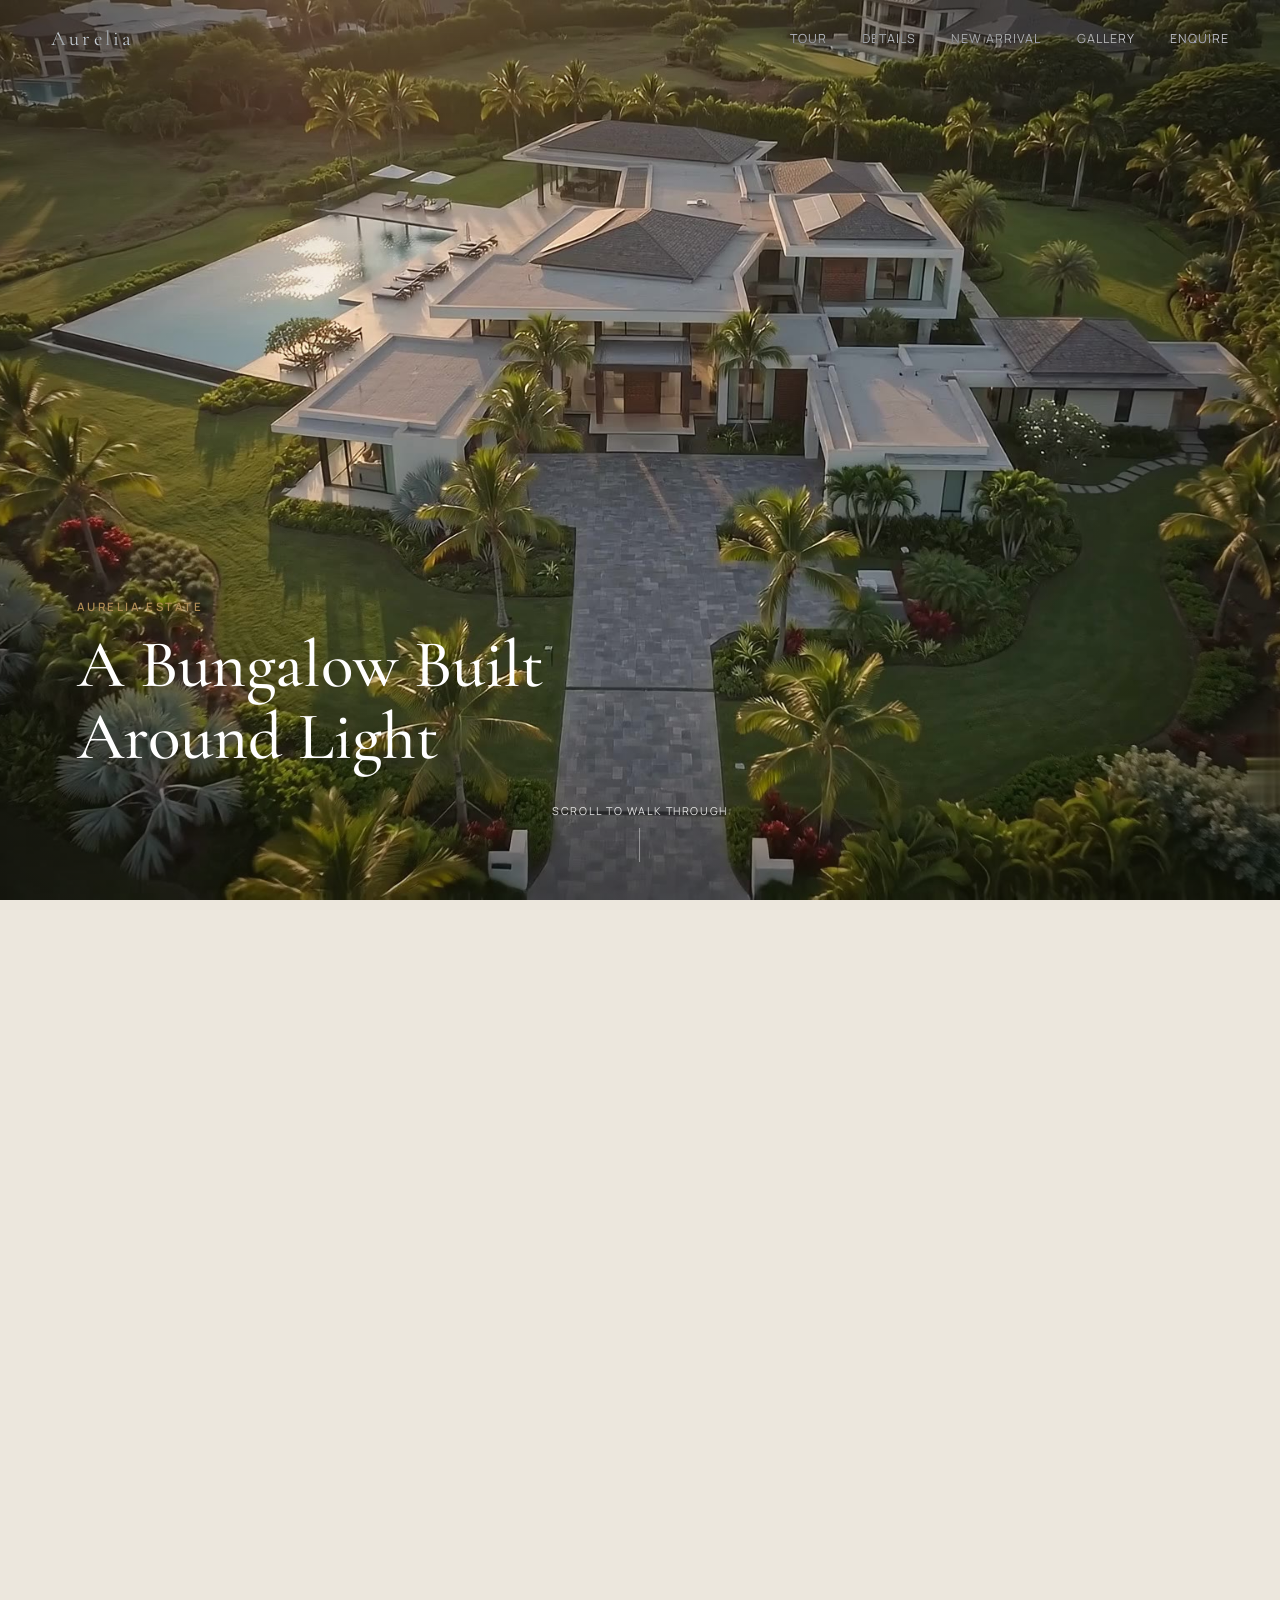
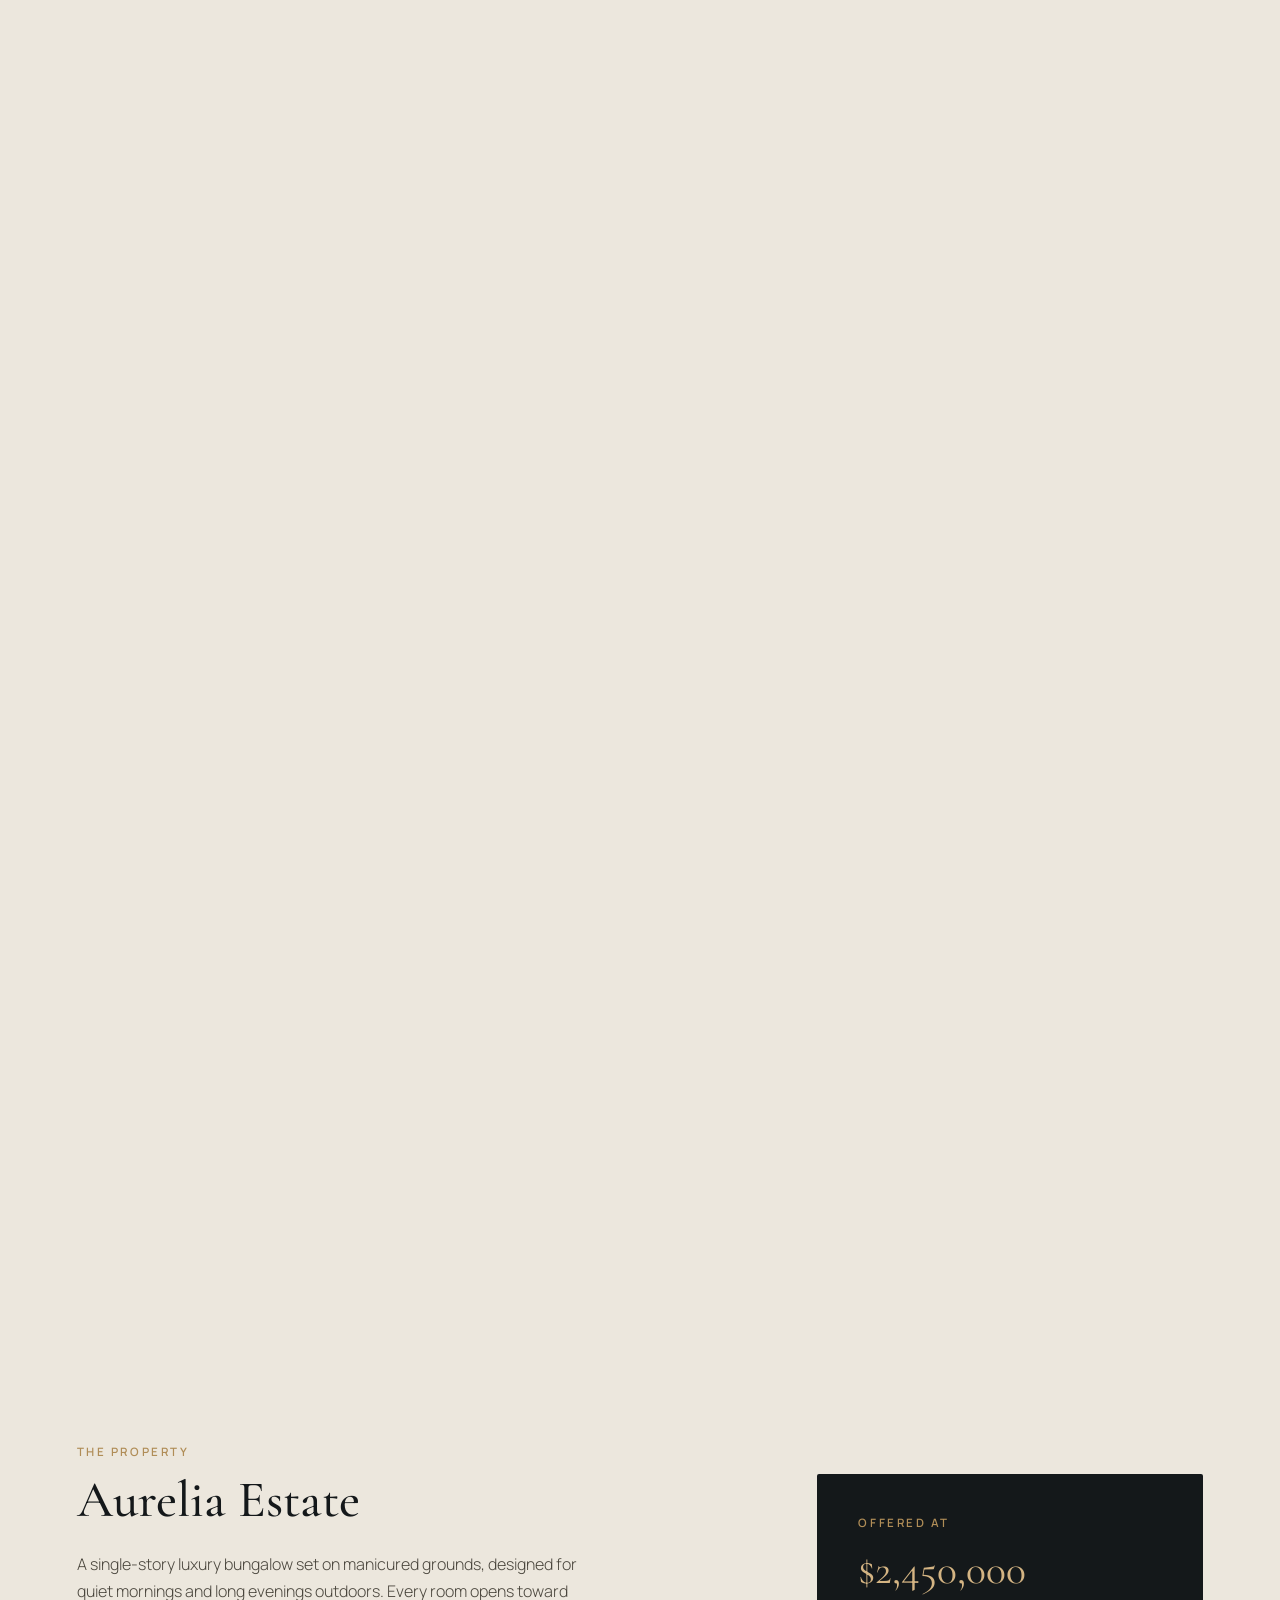
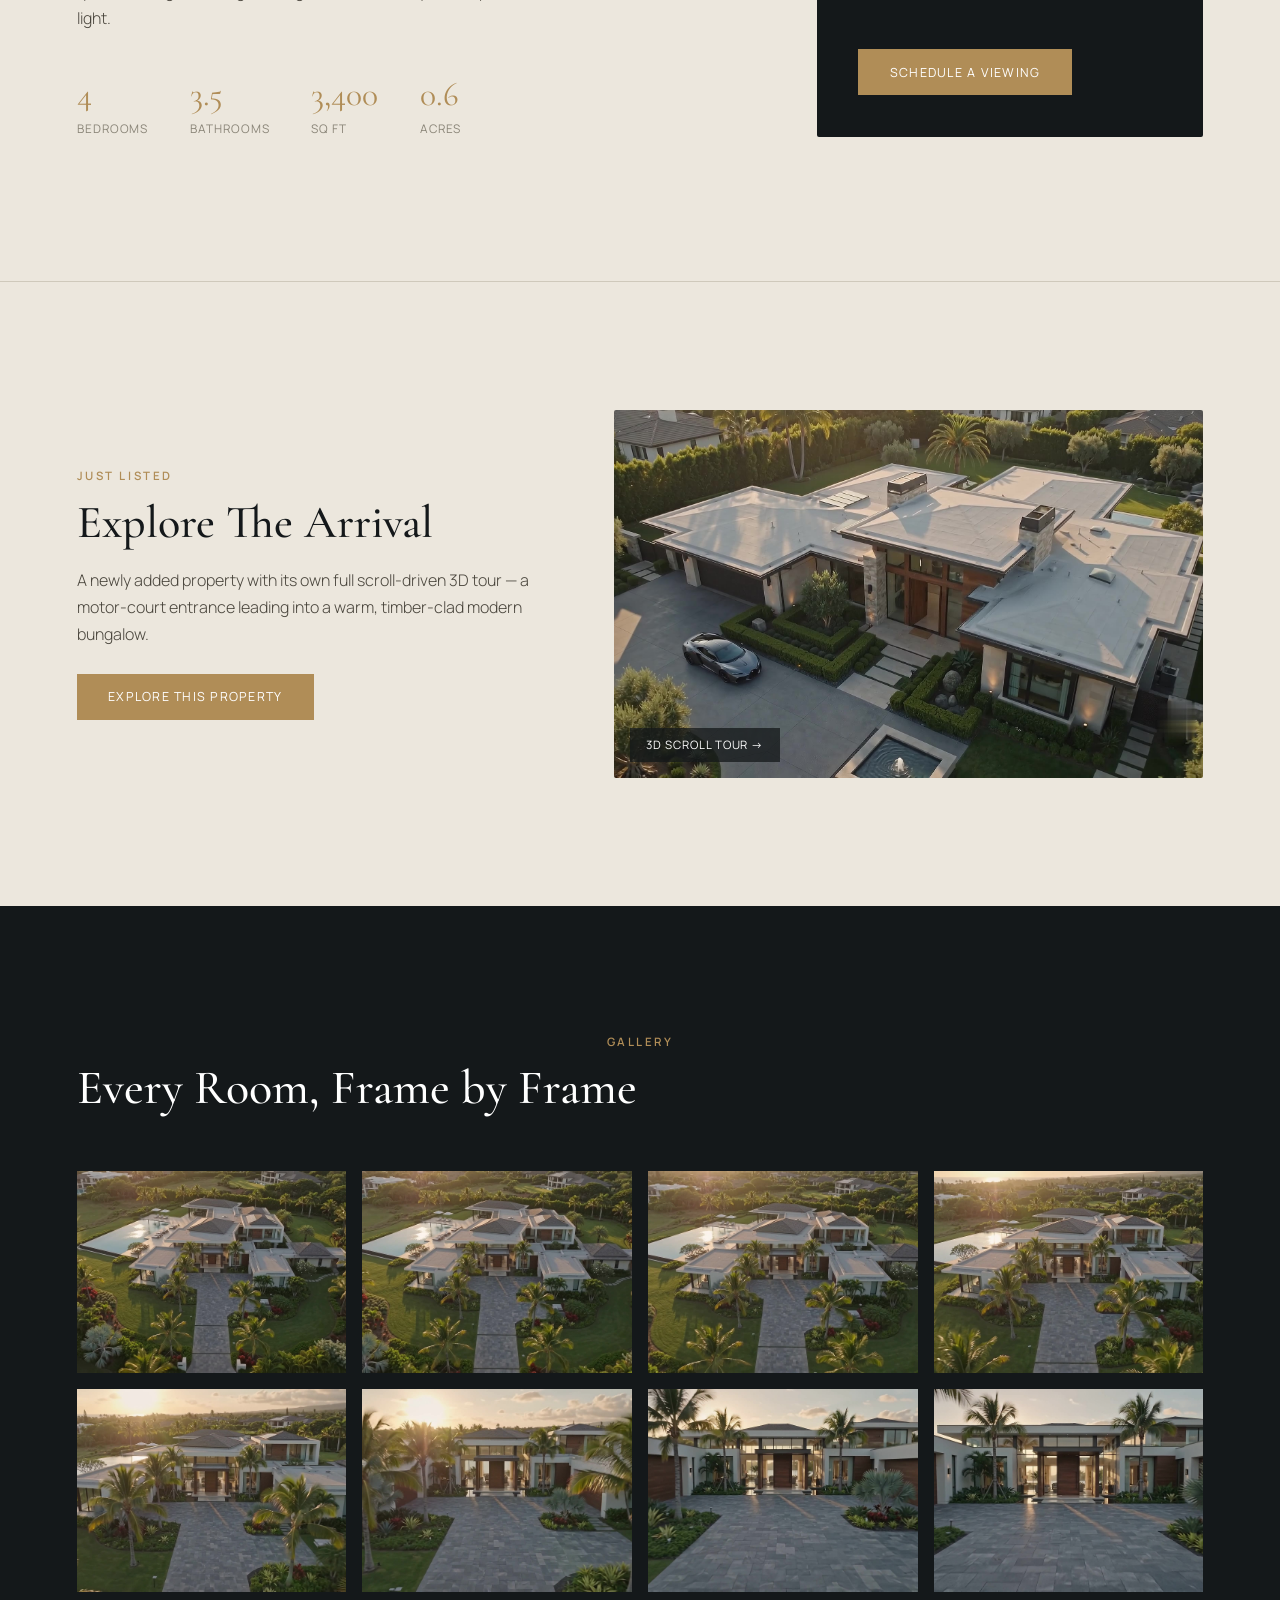
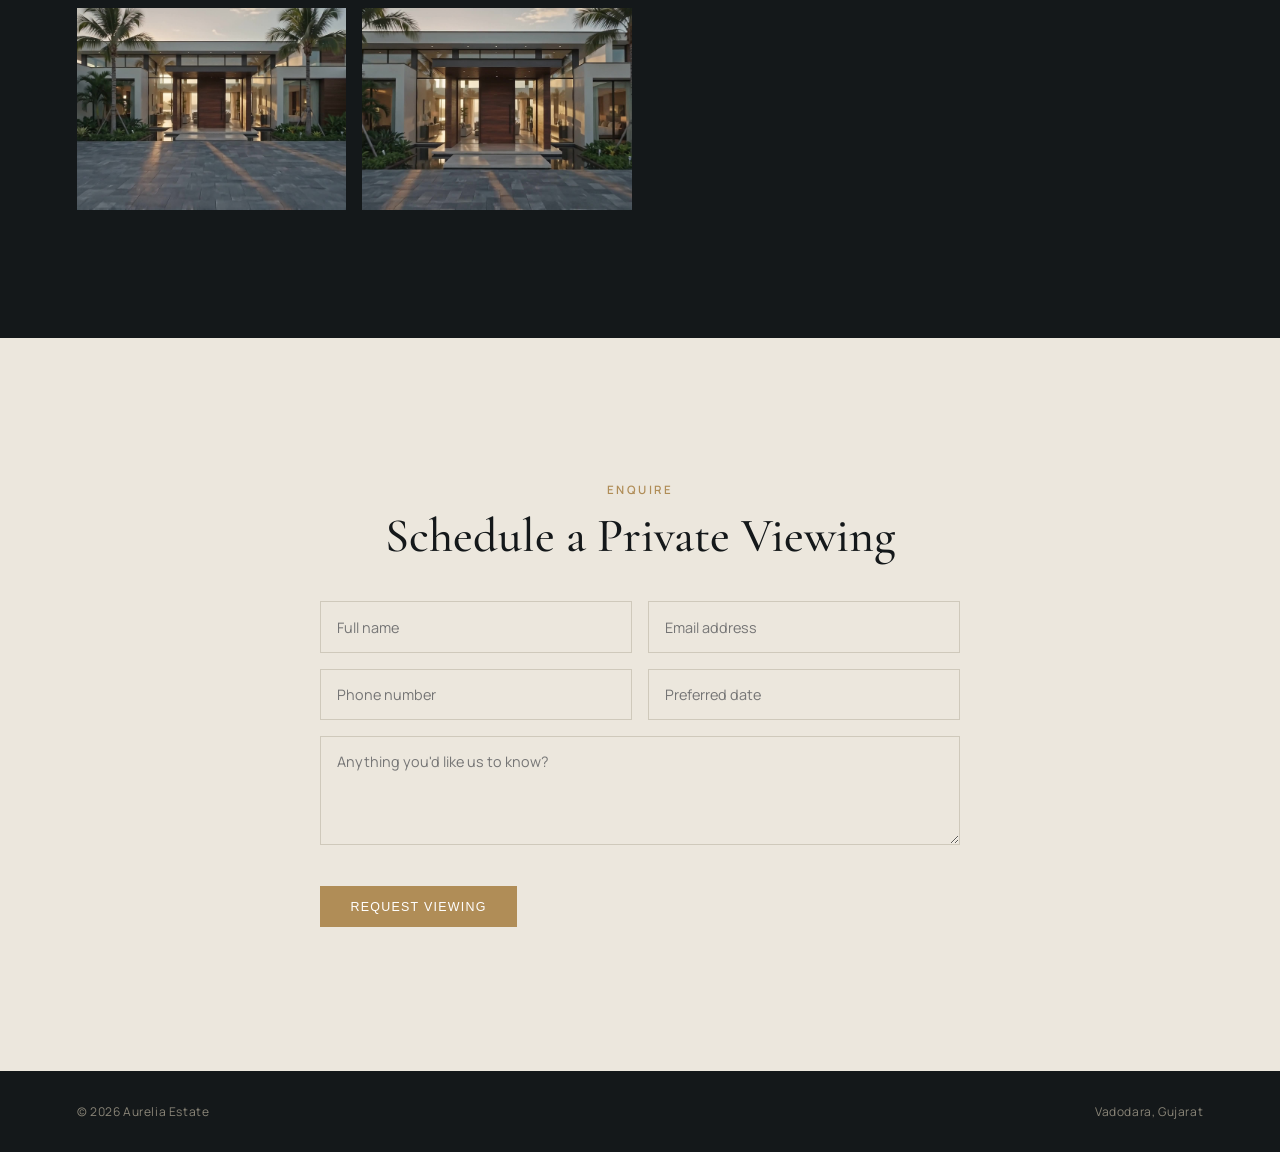
==== index.html @ 0453d748 "Initial commit" ====
<!DOCTYPE html>
<html lang="en">
<head>
<meta charset="UTF-8">
<meta name="viewport" content="width=device-width, initial-scale=1.0">
<title>Aurelia Estate — Scroll Through the Home</title>
<link rel="preconnect" href="https://fonts.googleapis.com">
<link rel="preconnect" href="https://fonts.gstatic.com" crossorigin>
<link href="https://fonts.googleapis.com/css2?family=Cormorant+Garamond:wght@400;500;600&family=Manrope:wght@300;400;500;600&display=swap" rel="stylesheet">
<link rel="stylesheet" href="style.css">
</head>
<body>

  <!-- ============ LOADER ============ -->
  <div id="loader">
    <div class="loader-inner">
      <span class="loader-mark">AURELIA</span>
      <div class="loader-bar-track"><div class="loader-bar-fill" id="loaderFill"></div></div>
      <span class="loader-pct" id="loaderPct">0%</span>
    </div>
  </div>

  <!-- ============ NAV ============ -->
  <header class="site-nav">
    <div class="nav-mark">Aurelia</div>
    <nav class="nav-links">
      <a href="#tour">Tour</a>
      <a href="#details">Details</a>
      <a href="#arrivals">New Arrival</a>
      <a href="#gallery">Gallery</a>
      <a href="#contact">Enquire</a>
    </nav>
  </header>

  <!-- ============ SCROLL-DRIVEN 3D TOUR ============ -->
  <section id="tour" class="tour-section">
    <div class="tour-sticky">
      <canvas id="tourCanvas"></canvas>

      <!-- scroll cue -->
      <div class="scroll-cue" id="scrollCue">
        <span>Scroll to walk through</span>
        <div class="scroll-cue-line"></div>
      </div>

      <!-- text overlays, faded in/out by scroll % via JS -->
      <div class="overlay" data-range="0,0.16">
        <p class="eyebrow">Aurelia Estate</p>
        <h1>A Bungalow Built<br>Around Light</h1>
      </div>

      <div class="overlay" data-range="0.30,0.55">
        <p class="eyebrow">The Grounds</p>
        <h2>Descending Toward Home</h2>
        <p class="overlay-copy">Palm-lined pathways, manicured lawns, and an infinity pool catching the last of the golden hour.</p>
      </div>

      <div class="overlay" data-range="0.70,1.0">
        <p class="eyebrow">Arrival</p>
        <h2>Where Every Story Starts</h2>
        <p class="overlay-copy">A private estate designed to be seen from above and lived in from within.</p>
        <a href="#details" class="cta-btn">See Full Details</a>
      </div>
    </div>
  </section>

  <!-- ============ PROPERTY DETAILS ============ -->
  <section id="details" class="details-section">
    <div class="details-grid">
      <div class="details-copy">
        <p class="eyebrow">The Property</p>
        <h2>Aurelia Estate</h2>
        <p class="details-desc">
          A single-story luxury bungalow set on manicured grounds, designed for
          quiet mornings and long evenings outdoors. Every room opens toward light.
        </p>
        <div class="stat-row">
          <div class="stat"><span class="stat-num">4</span><span class="stat-label">Bedrooms</span></div>
          <div class="stat"><span class="stat-num">3.5</span><span class="stat-label">Bathrooms</span></div>
          <div class="stat"><span class="stat-num">3,400</span><span class="stat-label">Sq Ft</span></div>
          <div class="stat"><span class="stat-num">0.6</span><span class="stat-label">Acres</span></div>
        </div>
      </div>
      <div class="details-price-card">
        <p class="eyebrow">Offered At</p>
        <p class="price">$2,450,000</p>
        <a href="#contact" class="cta-btn cta-btn-solid">Schedule a Viewing</a>
      </div>
    </div>
  </section>

  <!-- ============ NEW ARRIVAL (links to sub-project) ============ -->
  <section id="arrivals" class="arrival-section">
    <div class="arrival-inner">
      <div class="arrival-copy">
        <p class="eyebrow">Just Listed</p>
        <h2>Explore The Arrival</h2>
        <p class="details-desc">A newly added property with its own full scroll-driven 3D tour — a motor-court entrance leading into a warm, timber-clad modern bungalow.</p>
        <a href="projects/arrival/index.html" class="cta-btn cta-btn-solid">Explore This Property</a>
      </div>
      <a href="projects/arrival/index.html" class="arrival-thumb">
        <img src="projects/arrival/assets/frames/frame_0030.jpg" alt="The Arrival — new listing preview">
        <span class="arrival-thumb-tag">3D Scroll Tour →</span>
      </a>
    </div>
  </section>

  <!-- ============ GALLERY ============ -->
  <section id="gallery" class="gallery-section">
    <p class="eyebrow center">Gallery</p>
    <h2 class="center">Every Room, Frame by Frame</h2>
    <div class="gallery-grid" id="galleryGrid"><!-- filled by JS from tour frames --></div>
  </section>

  <!-- ============ CONTACT ============ -->
  <section id="contact" class="contact-section">
    <div class="contact-inner">
      <p class="eyebrow">Enquire</p>
      <h2>Schedule a Private Viewing</h2>
      <form class="contact-form" onsubmit="event.preventDefault(); this.reset(); alert('Thank you — we will be in touch shortly.');">
        <div class="form-row">
          <input type="text" placeholder="Full name" required>
          <input type="email" placeholder="Email address" required>
        </div>
        <div class="form-row">
          <input type="tel" placeholder="Phone number">
          <input type="text" placeholder="Preferred date">
        </div>
        <textarea placeholder="Anything you'd like us to know?" rows="4"></textarea>
        <button type="submit" class="cta-btn cta-btn-solid">Request Viewing</button>
      </form>
    </div>
  </section>

  <footer class="site-footer">
    <span>© 2026 Aurelia Estate</span>
    <span>Vadodara, Gujarat</span>
  </footer>

  <script src="script.js"></script>
</body>
</html>
---- style.css ----
/* ============ TOKENS ============ */
:root{
  --ink: #14181a;
  --ink-soft: #1e2426;
  --stone: #ece7dd;
  --stone-dim: #cfc9bb;
  --brass: #b08d57;
  --brass-light: #d4b483;
  --text-muted: #8a8578;
  --serif: "Cormorant Garamond", serif;
  --sans: "Manrope", sans-serif;
  --ease: cubic-bezier(.22,.61,.36,1);
}

*{ margin:0; padding:0; box-sizing:border-box; }
html{ scroll-behavior:smooth; }
body{
  background: var(--stone);
  color: var(--ink);
  font-family: var(--sans);
  overflow-x:hidden;
}
a{ text-decoration:none; color:inherit; }

.eyebrow{
  font-family: var(--sans);
  text-transform:uppercase;
  letter-spacing:.22em;
  font-size:.72rem;
  font-weight:600;
  color: var(--brass);
  margin-bottom:.9rem;
}
.eyebrow.center{ text-align:center; }
h1,h2,h3{ font-family:var(--serif); font-weight:500; line-height:1.08; }

/* ============ LOADER ============ */
#loader{
  position:fixed; inset:0; z-index:9999;
  background:var(--ink);
  display:flex; align-items:center; justify-content:center;
  transition: opacity .8s var(--ease), visibility .8s var(--ease);
}
#loader.hidden{ opacity:0; visibility:hidden; pointer-events:none; }
.loader-inner{ text-align:center; color:var(--stone); }
.loader-mark{
  font-family:var(--serif); font-size:2rem; letter-spacing:.35em;
  display:block; margin-bottom:2rem; color:var(--brass-light);
}
.loader-bar-track{
  width:220px; height:1px; background:rgba(236,231,221,.2);
  margin:0 auto;
}
.loader-bar-fill{
  height:100%; width:0%; background:var(--brass);
  transition: width .25s var(--ease);
}
.loader-pct{
  display:block; margin-top:1rem; font-size:.72rem;
  letter-spacing:.15em; color:var(--text-muted);
}

/* ============ NAV ============ */
.site-nav{
  position:fixed; top:0; left:0; right:0; z-index:500;
  display:flex; align-items:center; justify-content:space-between;
  padding: 1.6rem 4vw;
  mix-blend-mode: difference;
}
.nav-mark{
  font-family:var(--serif); font-size:1.3rem; letter-spacing:.15em; color:#fff;
}
.nav-links{ display:flex; gap:2.2rem; }
.nav-links a{
  color:#fff; font-size:.78rem; letter-spacing:.08em; text-transform:uppercase;
  opacity:.85; transition:opacity .3s;
}
.nav-links a:hover{ opacity:1; }

/* ============ TOUR (SCROLL-SCRUBBED) ============ */
.tour-section{
  position:relative;
  height: 500vh; /* scroll distance = scrub range; increase for more frames */
}
.tour-sticky{
  position:sticky; top:0; left:0;
  height:100vh; width:100%;
  overflow:hidden;
  background:var(--ink);
}
#tourCanvas{
  position:absolute; inset:0;
  width:100%; height:100%;
  object-fit:cover;
}
.tour-sticky::after{
  /* subtle vignette for cinematic feel over the canvas */
  content:""; position:absolute; inset:0; pointer-events:none;
  background: radial-gradient(ellipse at center, rgba(0,0,0,0) 40%, rgba(0,0,0,.45) 100%);
}

.scroll-cue{
  position:absolute; bottom:2.4rem; left:50%; transform:translateX(-50%);
  display:flex; flex-direction:column; align-items:center; gap:.6rem;
  color:#fff; font-size:.68rem; letter-spacing:.15em; text-transform:uppercase;
  opacity:.85; z-index:5; transition:opacity .5s var(--ease);
}
.scroll-cue-line{
  width:1px; height:34px; background:rgba(255,255,255,.5);
  overflow:hidden; position:relative;
}
.scroll-cue-line::after{
  content:""; position:absolute; top:-100%; left:0; width:100%; height:100%;
  background:var(--brass-light);
  animation: cueDrop 1.8s ease-in-out infinite;
}
@keyframes cueDrop{
  0%{ top:-100%; } 60%{ top:100%; } 100%{ top:100%; }
}
.scroll-cue.hide{ opacity:0; }

.overlay{
  position:absolute; left:6vw; bottom:14vh; max-width:560px;
  color:#fff; z-index:4;
  opacity:0; transform:translateY(24px);
  transition: opacity .7s var(--ease), transform .7s var(--ease);
  pointer-events:none;
}
.overlay.visible{ opacity:1; transform:translateY(0); pointer-events:auto; }
.overlay h1{ font-size:clamp(2.4rem, 5.5vw, 4.2rem); color:#fff; }
.overlay h2{ font-size:clamp(1.9rem, 4vw, 3rem); color:#fff; }
.overlay-copy{
  margin-top:1rem; font-size:1rem; font-weight:300; color:rgba(255,255,255,.82);
  max-width:420px; line-height:1.6;
}

.cta-btn{
  display:inline-block; margin-top:1.6rem;
  padding:.85rem 1.9rem; font-size:.78rem; letter-spacing:.1em; text-transform:uppercase;
  border:1px solid rgba(255,255,255,.6); color:#fff;
  transition: background .35s var(--ease), color .35s var(--ease), border-color .35s var(--ease);
}
.cta-btn:hover{ background:#fff; color:var(--ink); border-color:#fff; }
.cta-btn-solid{
  background:var(--brass); border-color:var(--brass); color:#fff;
}
.cta-btn-solid:hover{ background:var(--brass-light); border-color:var(--brass-light); color:var(--ink); }

/* ============ DETAILS ============ */
.details-section{ padding:9rem 6vw; background:var(--stone); }
.details-grid{
  display:grid; grid-template-columns:1.4fr .8fr; gap:4rem;
  max-width:1200px; margin:0 auto; align-items:end;
}
.details-copy h2{ font-size:clamp(2.4rem,4vw,3.4rem); margin-bottom:1.4rem; }
.details-desc{ max-width:520px; color:#4a463d; line-height:1.7; font-weight:300; }
.stat-row{ display:flex; gap:2.6rem; margin-top:2.6rem; flex-wrap:wrap; }
.stat{ display:flex; flex-direction:column; }
.stat-num{ font-family:var(--serif); font-size:2.1rem; color:var(--brass); }
.stat-label{ font-size:.74rem; letter-spacing:.08em; text-transform:uppercase; color:var(--text-muted); margin-top:.3rem; }

.details-price-card{
  background:var(--ink); color:var(--stone);
  padding:2.6rem; border-radius:2px;
}
.price{ font-family:var(--serif); font-size:2.6rem; color:var(--brass-light); margin:.6rem 0 1.8rem; }

/* ============ NEW ARRIVAL LINK ============ */
.arrival-section{ padding:8rem 6vw; background:var(--stone); border-top:1px solid var(--stone-dim); }
.arrival-inner{
  display:grid; grid-template-columns:.9fr 1.1fr; gap:3.5rem;
  max-width:1200px; margin:0 auto; align-items:center;
}
.arrival-copy h2{ font-size:clamp(2.1rem,3.6vw,3rem); margin-bottom:1.2rem; }
.arrival-thumb{
  position:relative; display:block; overflow:hidden; border-radius:2px;
  aspect-ratio:16/10;
}
.arrival-thumb img{
  width:100%; height:100%; object-fit:cover;
  transition: transform .6s var(--ease);
}
.arrival-thumb:hover img{ transform:scale(1.05); }
.arrival-thumb-tag{
  position:absolute; bottom:1rem; left:1rem;
  background:rgba(20,24,26,.75); color:#fff;
  padding:.6rem 1rem; font-size:.72rem; letter-spacing:.08em; text-transform:uppercase;
}

@media (max-width: 780px){
  .arrival-inner{ grid-template-columns:1fr; }
}

/* ============ GALLERY ============ */
.gallery-section{ padding:8rem 6vw; background:var(--ink); color:var(--stone); }
.gallery-section h2{ font-size:clamp(2rem,4vw,3rem); margin-bottom:3.5rem; color:#fff; }
.gallery-grid{
  display:grid; grid-template-columns:repeat(auto-fit, minmax(260px,1fr));
  gap:1rem; max-width:1300px; margin:0 auto;
}
.gallery-grid img{
  width:100%; aspect-ratio:4/3; object-fit:cover;
  filter:saturate(.95); transition:transform .5s var(--ease);
}
.gallery-grid img:hover{ transform:scale(1.03); }

/* ============ CONTACT ============ */
.contact-section{ padding:9rem 6vw; background:var(--stone); }
.contact-inner{ max-width:640px; margin:0 auto; text-align:center; }
.contact-inner h2{ font-size:clamp(2.2rem,4vw,3rem); margin-bottom:2.4rem; }
.contact-form{ display:flex; flex-direction:column; gap:1rem; text-align:left; }
.form-row{ display:flex; gap:1rem; }
.contact-form input, .contact-form textarea{
  flex:1; padding:.95rem 1rem; border:1px solid var(--stone-dim);
  background:transparent; font-family:var(--sans); font-size:.9rem;
  color:var(--ink); outline:none; transition:border-color .3s;
}
.contact-form input:focus, .contact-form textarea:focus{ border-color:var(--brass); }
.contact-form button{ align-self:flex-start; border:none; cursor:pointer; }

/* ============ FOOTER ============ */
.site-footer{
  display:flex; justify-content:space-between;
  padding:2rem 6vw; background:var(--ink); color:var(--text-muted);
  font-size:.75rem; letter-spacing:.05em;
}

/* ============ RESPONSIVE ============ */
@media (max-width: 780px){
  .tour-section{ height:350vh; }
  .overlay{ left:6vw; right:6vw; bottom:16vh; max-width:none; }
  .details-grid{ grid-template-columns:1fr; }
  .form-row{ flex-direction:column; }
  .site-nav{ padding:1.2rem 5vw; }
  .nav-links{ gap:1.2rem; }
  .nav-links a{ font-size:.68rem; }
}

@media (prefers-reduced-motion: reduce){
  *{ animation:none !important; transition:none !important; }
}
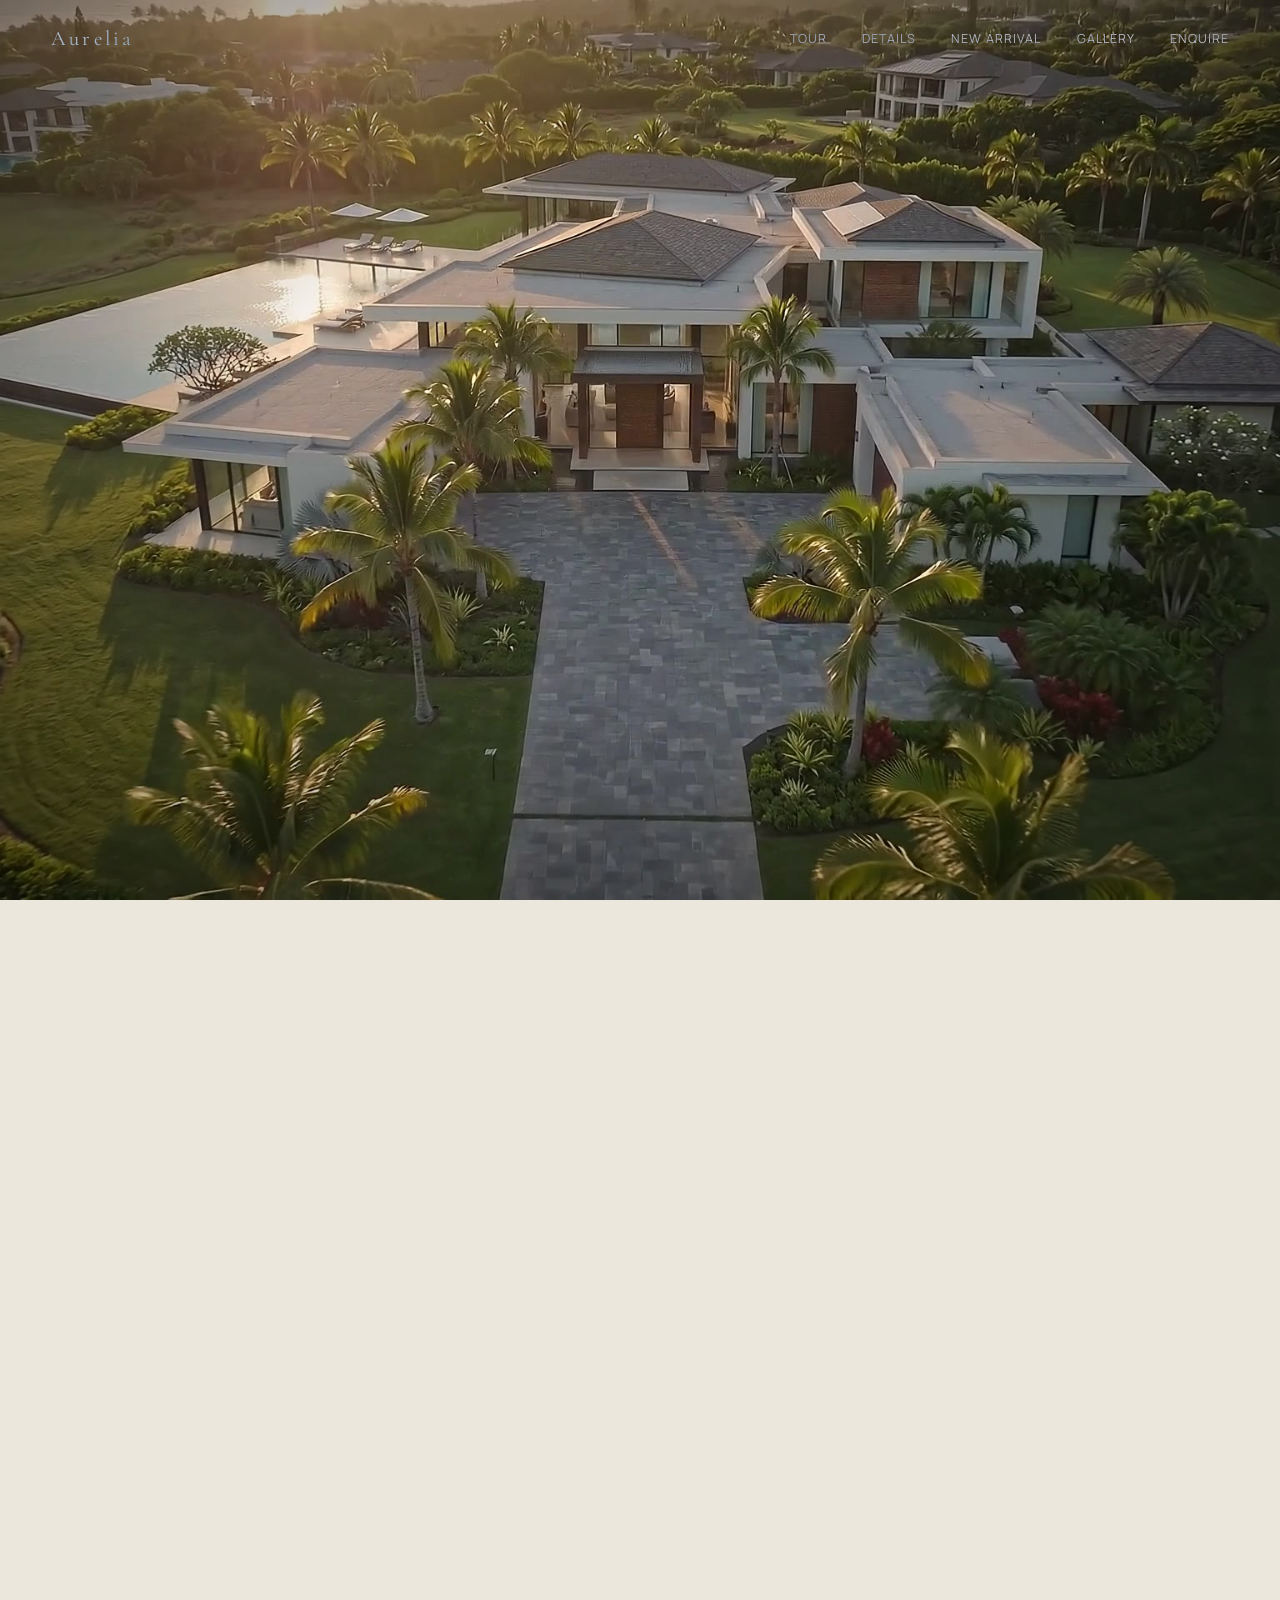
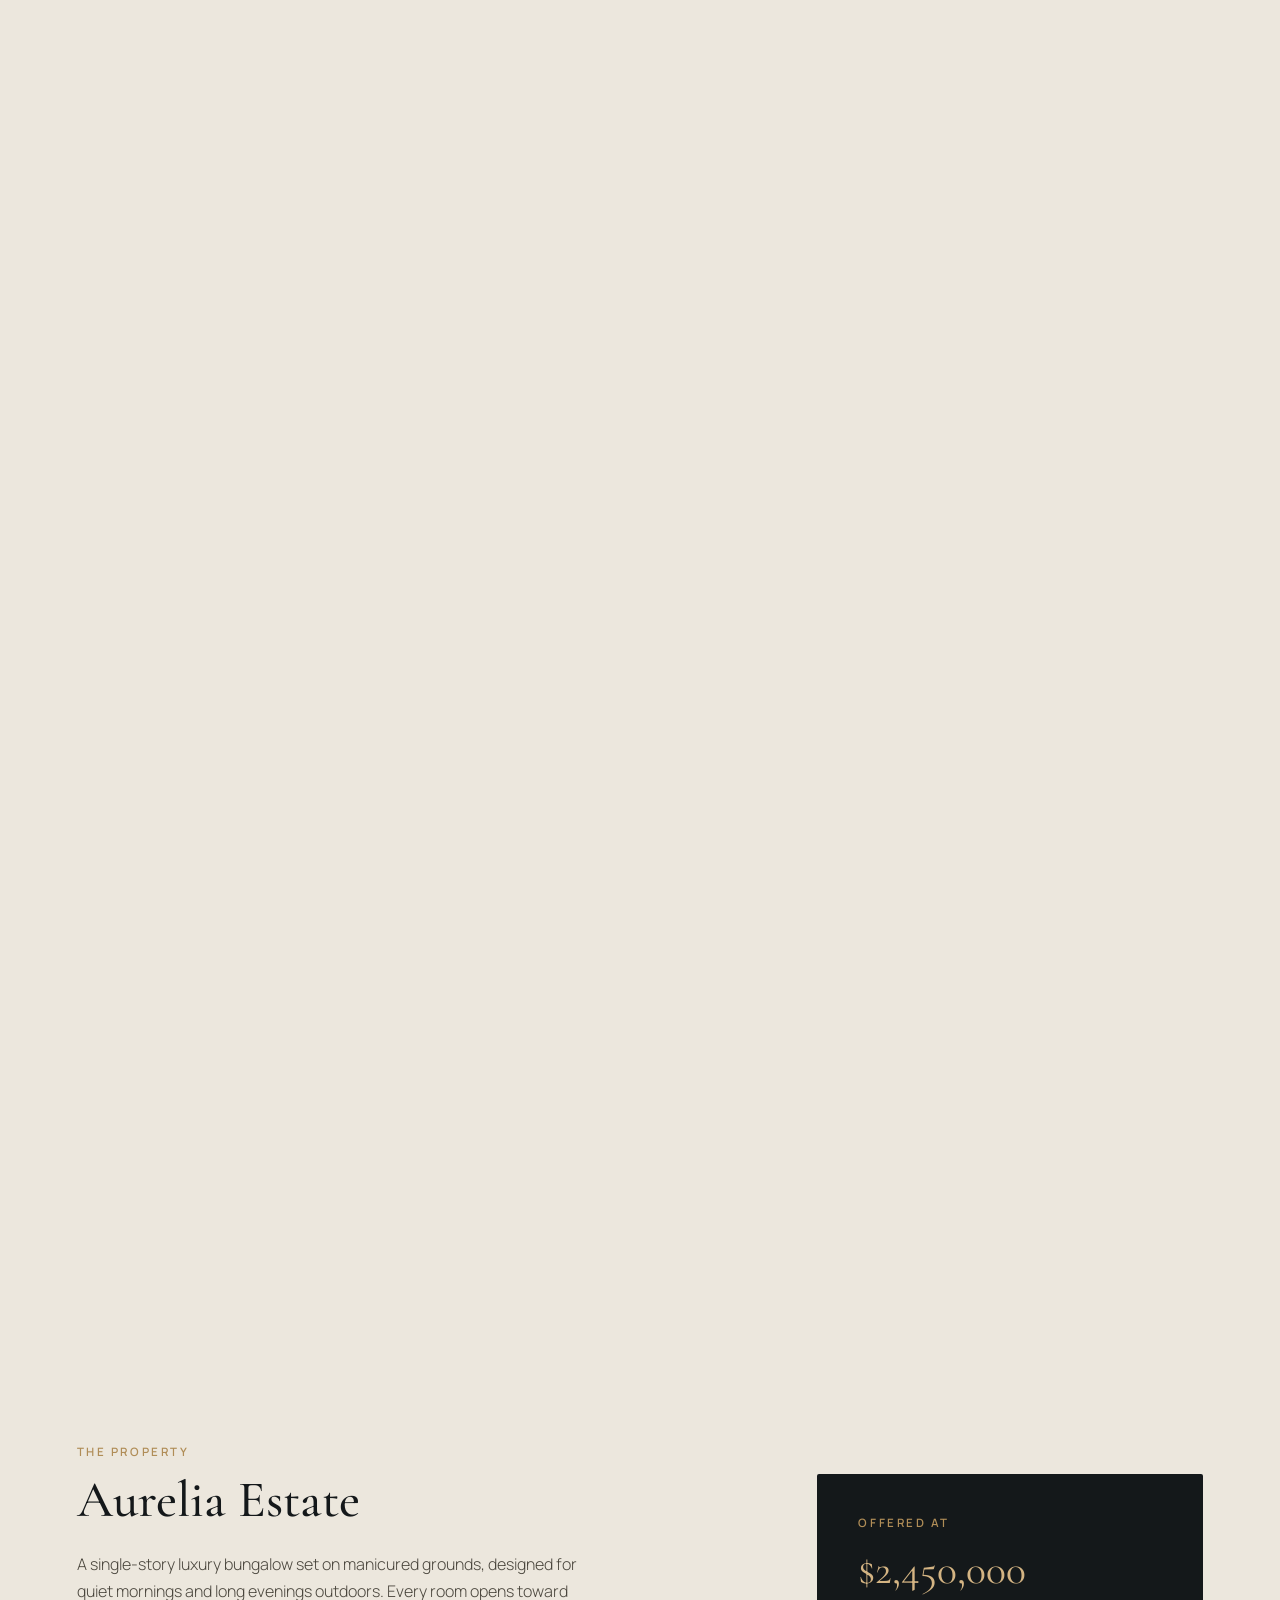
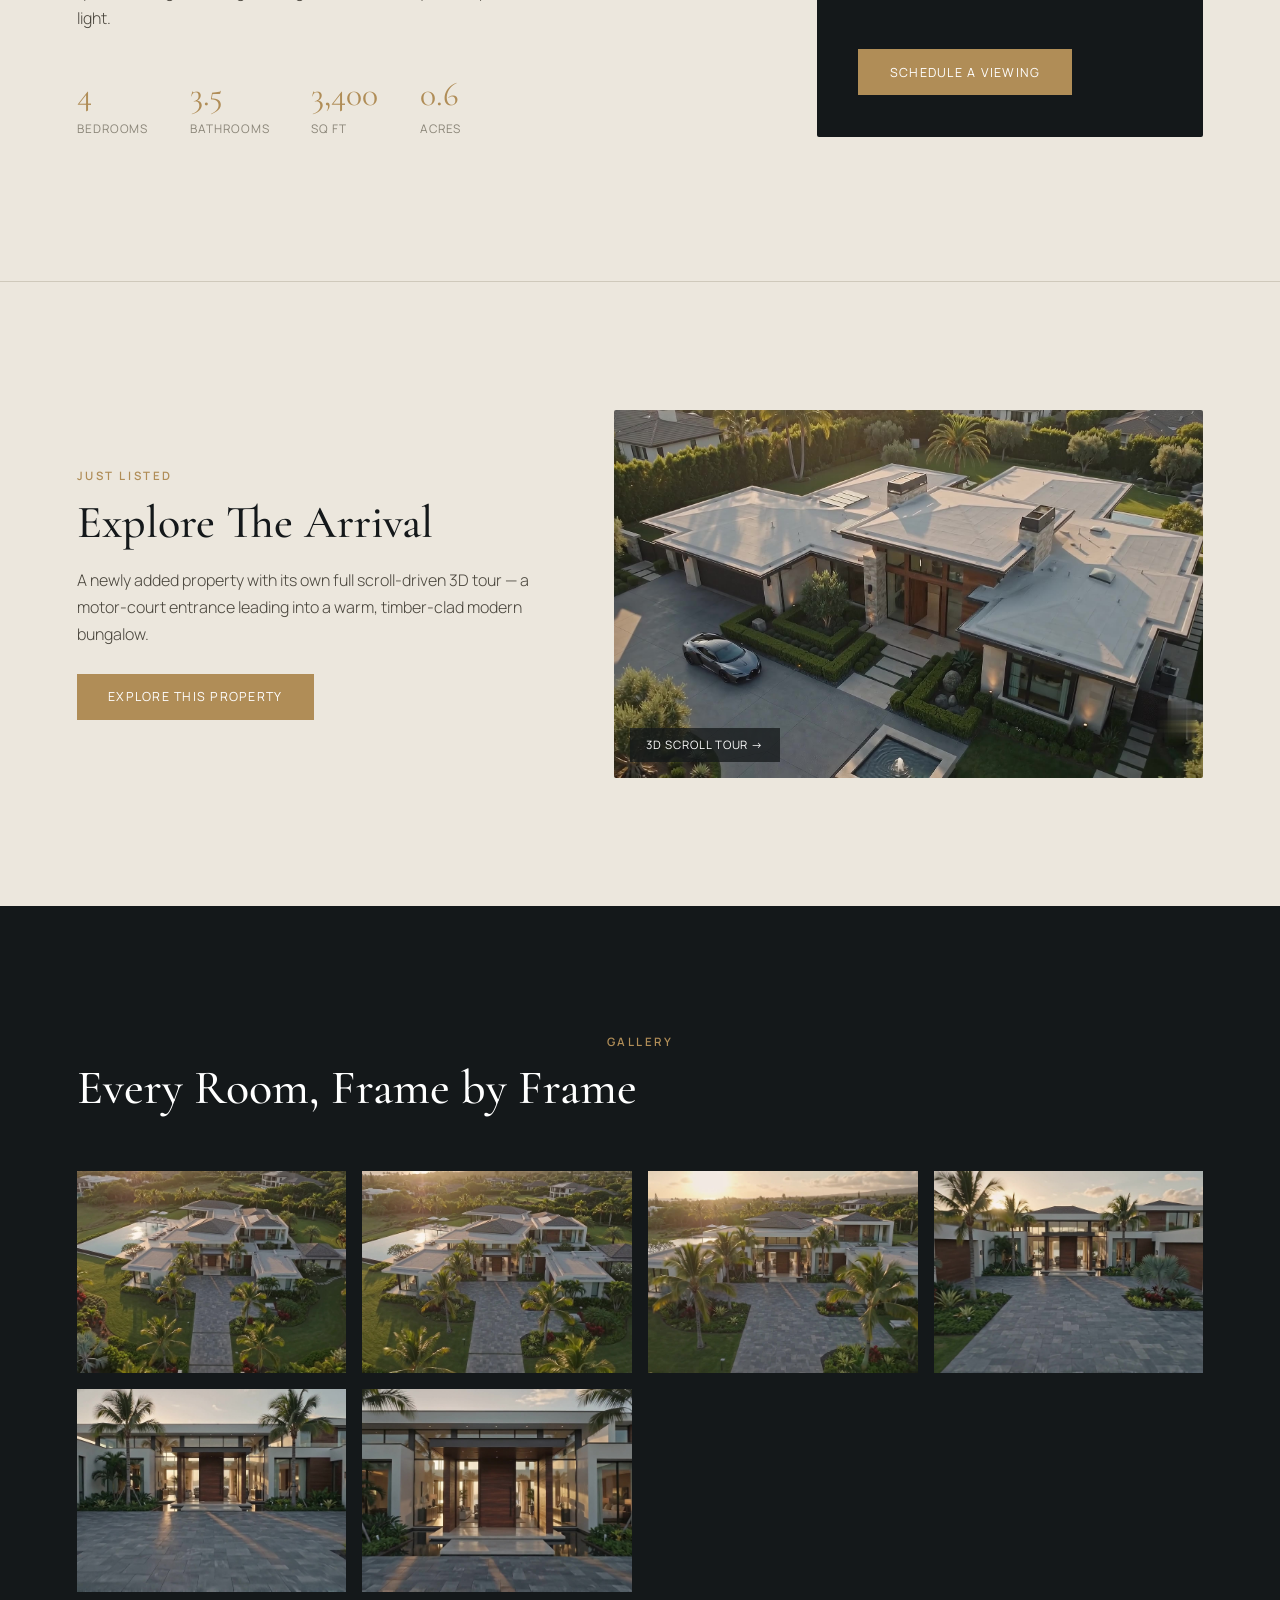
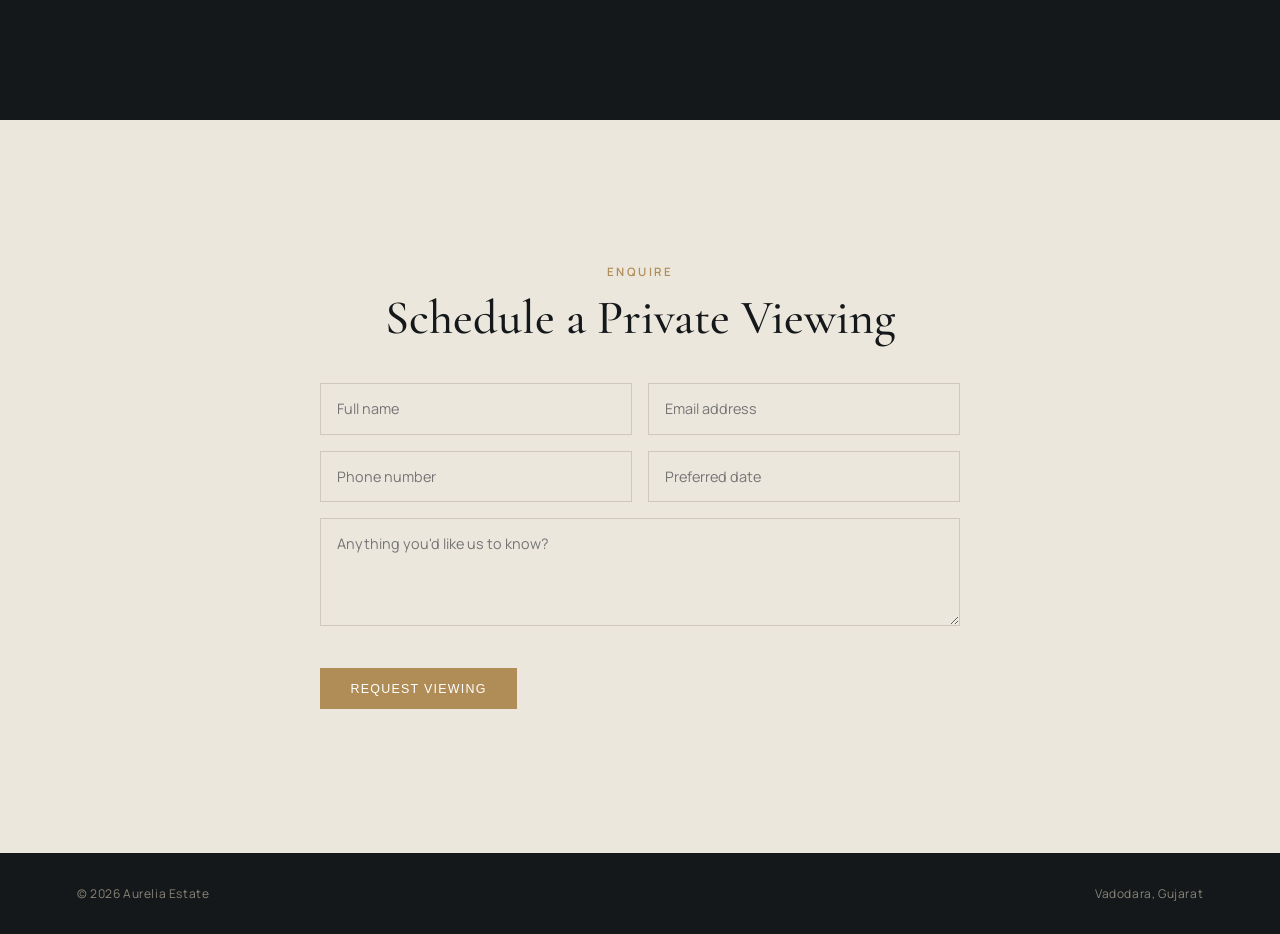
==== commit 48a9f8a9: "Optimize scroll animation" ====
--- a/index.html
+++ b/index.html
@@ -109,7 +109,14 @@
   <section id="gallery" class="gallery-section">
     <p class="eyebrow center">Gallery</p>
     <h2 class="center">Every Room, Frame by Frame</h2>
-    <div class="gallery-grid" id="galleryGrid"><!-- filled by JS from tour frames --></div>
+    <div class="gallery-grid" id="galleryGrid">
+      <img src="assets/gallery/gallery_1.jpg" alt="Aurelia Estate — Exterior View" loading="lazy">
+      <img src="assets/gallery/gallery_2.jpg" alt="Aurelia Estate — Front Courtyard" loading="lazy">
+      <img src="assets/gallery/gallery_3.jpg" alt="Aurelia Estate — Living Area" loading="lazy">
+      <img src="assets/gallery/gallery_4.jpg" alt="Aurelia Estate — Poolside View" loading="lazy">
+      <img src="assets/gallery/gallery_5.jpg" alt="Aurelia Estate — Master Suite" loading="lazy">
+      <img src="assets/gallery/gallery_6.jpg" alt="Aurelia Estate — Sunset Grounds" loading="lazy">
+    </div>
   </section>
 
   <!-- ============ CONTACT ============ -->
--- a/style.css
+++ b/style.css
@@ -39,25 +39,51 @@
   position:fixed; inset:0; z-index:9999;
   background:var(--ink);
   display:flex; align-items:center; justify-content:center;
-  transition: opacity .8s var(--ease), visibility .8s var(--ease);
-}
-#loader.hidden{ opacity:0; visibility:hidden; pointer-events:none; }
-.loader-inner{ text-align:center; color:var(--stone); }
+  transition: opacity 1s var(--ease), visibility 1s var(--ease), transform 1.2s var(--ease);
+}
+#loader.hidden{
+  opacity:0;
+  visibility:hidden;
+  pointer-events:none;
+  transform: scale(1.03);
+}
+.loader-inner{
+  text-align:center;
+  color:var(--stone);
+  transition: transform .9s var(--ease), opacity .9s var(--ease);
+}
+#loader.hidden .loader-inner{
+  transform: translateY(-16px);
+  opacity: 0;
+}
 .loader-mark{
-  font-family:var(--serif); font-size:2rem; letter-spacing:.35em;
-  display:block; margin-bottom:2rem; color:var(--brass-light);
+  font-family:var(--serif);
+  font-size:2.2rem;
+  letter-spacing:.42em;
+  display:block;
+  margin-bottom:2.2rem;
+  color:var(--brass-light);
+  text-shadow: 0 0 24px rgba(212, 180, 131, 0.25);
+  transition: letter-spacing 1.2s var(--ease);
 }
 .loader-bar-track{
-  width:220px; height:1px; background:rgba(236,231,221,.2);
+  width:240px; height:2px;
+  background:rgba(236,231,221,.12);
   margin:0 auto;
+  position: relative;
+  overflow: hidden;
+  border-radius: 1px;
 }
 .loader-bar-fill{
-  height:100%; width:0%; background:var(--brass);
-  transition: width .25s var(--ease);
+  height:100%; width:0%;
+  background: linear-gradient(90deg, var(--brass) 0%, var(--brass-light) 100%);
+  box-shadow: 0 0 12px rgba(212, 180, 131, 0.6);
+  transition: width .6s var(--ease);
 }
 .loader-pct{
-  display:block; margin-top:1rem; font-size:.72rem;
-  letter-spacing:.15em; color:var(--text-muted);
+  display:block; margin-top:1.2rem; font-size:.74rem;
+  letter-spacing:.22em; color:var(--text-muted);
+  font-variant-numeric: tabular-nums;
 }
 
 /* ============ NAV ============ */
@@ -88,10 +114,13 @@
   overflow:hidden;
   background:var(--ink);
 }
-#tourCanvas{
+#tourCanvas,
+.tour-video{
   position:absolute; inset:0;
   width:100%; height:100%;
   object-fit:cover;
+  pointer-events:none;
+  background:var(--ink);
 }
 .tour-sticky::after{
   /* subtle vignette for cinematic feel over the canvas */
